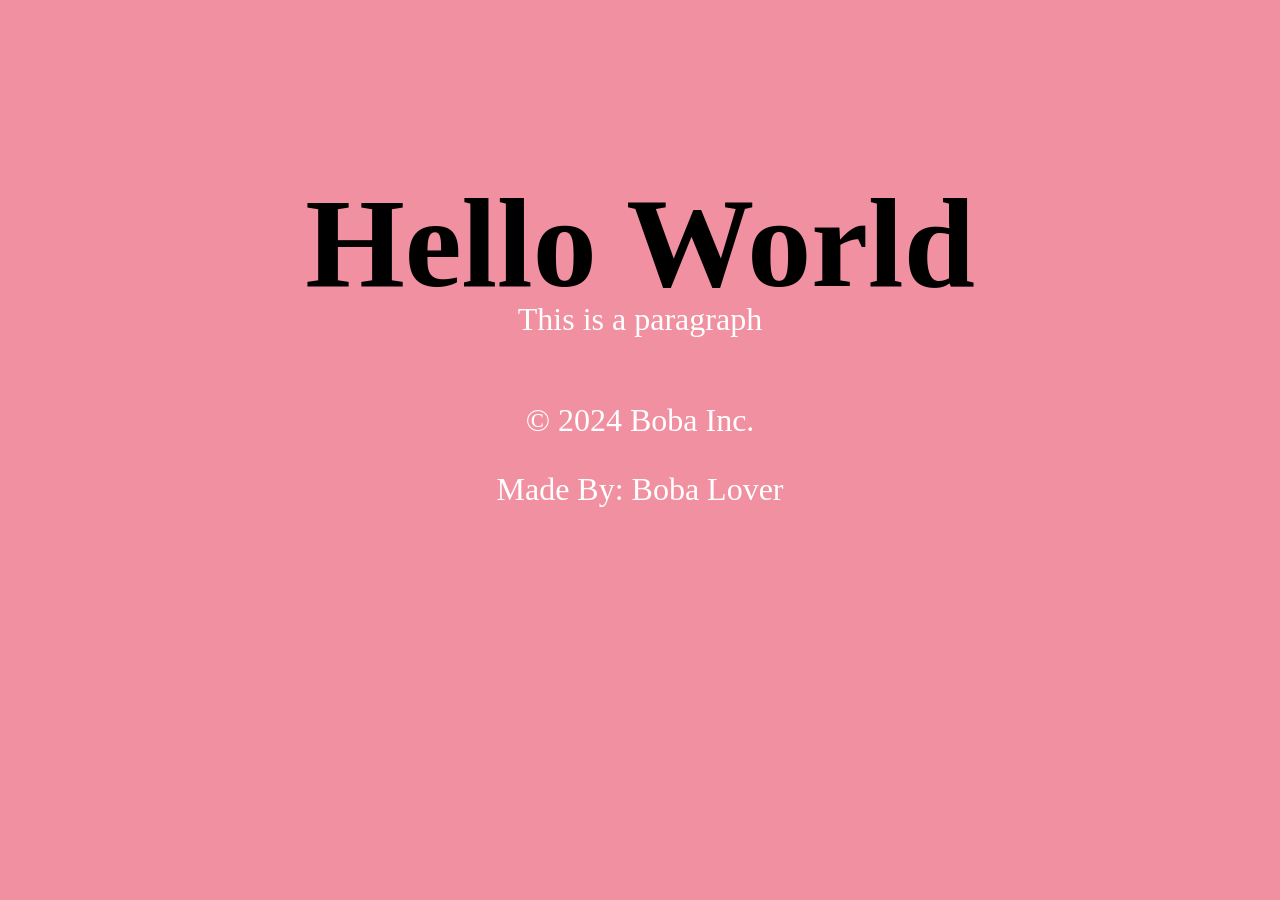
==== index.html @ b5f668b3 "made the website" ====
<!DOCTYPE html>
<html lang="en">
  <head>
    <meta charset="UTF-8" />
    <meta name="viewport" content="width=device-width, initial-scale=1.0" />
    <title>Boba</title>
    <link rel="stylesheet" href="styles.css" />
  </head>
  <body>

    <h4>Hello World</h4>
    <p>This is a paragraph</p>
    <div id="image-container">
      <img src="https://raw.githubusercontent.com/cash30/website/refs/heads/main/verjaardagskaart-australische-herder-featured-removebg-preview.png" alt="">
    </div>
    <footer>
      <p>© 2024 Boba Inc.</p>
      <a href="https://www.bobainc.com/privacy"><p>Made By: Boba Lover</p></a>
    </footer>
</html>
---- styles.css ----
* {
  box-sizing: border-box;
}

body {
  background-color: rgb(240, 144, 160);
}

h4 {
  text-align: center;
  font-size: 8rem;
  margin-bottom: -3rem;
}

p {
  font-size: 2rem;
  text-align: center;
  color: white;
}   

#image-container {
  display: flex;
  justify-content: center;
}


a {
  color: white;
  text-decoration: none;
}

a:hover p {
  color: black;
}
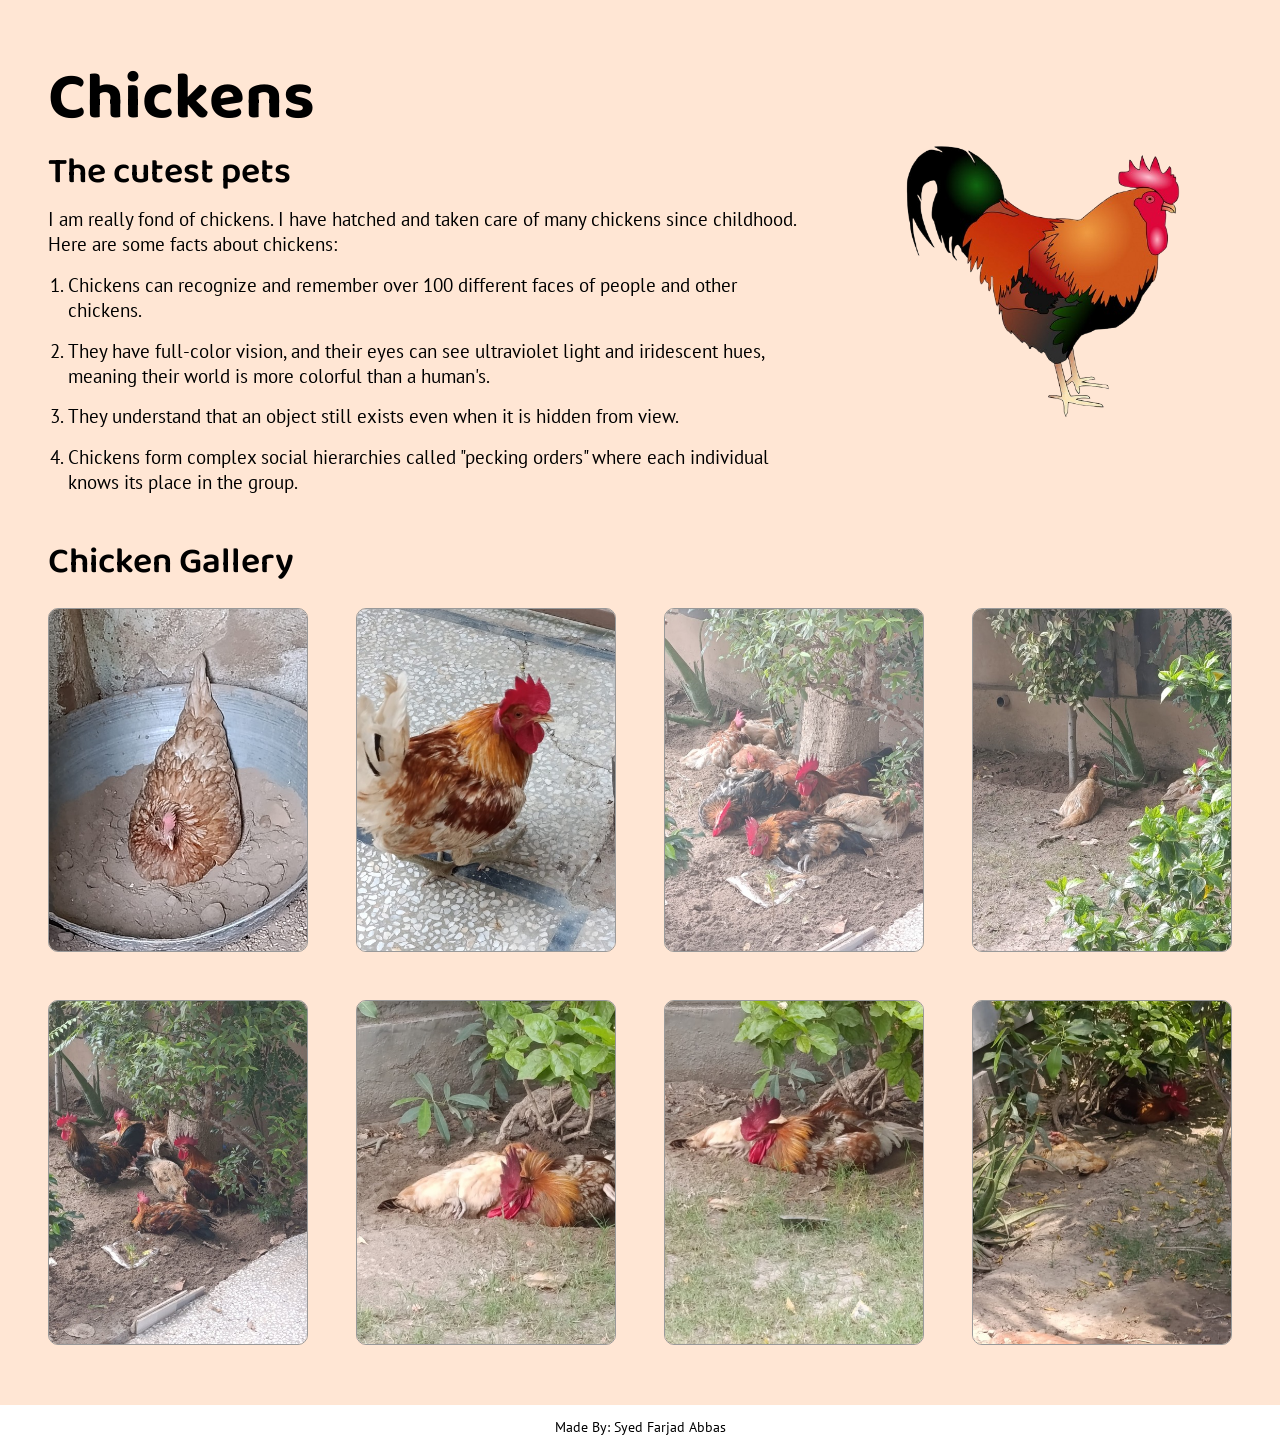
==== commit 5df68ff4: "Made my chicken website!" ====
--- a/index.html
+++ b/index.html
@@ -3,18 +3,45 @@
   <head>
     <meta charset="UTF-8" />
     <meta name="viewport" content="width=device-width, initial-scale=1.0" />
-    <title>Boba</title>
+    <title>Chicken</title>
     <link rel="stylesheet" href="styles.css" />
+    <link rel="icon" href="/img/chicken.png" type="image/x-icon">
   </head>
   <body>
-
-    <h4>Hello World</h4>
-    <p>This is a paragraph</p>
-    <div id="image-container">
-      <img src="https://raw.githubusercontent.com/cash30/website/refs/heads/main/verjaardagskaart-australische-herder-featured-removebg-preview.png" alt="">
+    <main>
+      <section class="hero">
+        <div>
+          <h1>Chickens</h1>
+          <h2> The cutest pets </h2>
+          <p style="margin-bottom: 1.5;">I am really fond of chickens. I have hatched and taken care of many chickens since childhood. </p>
+          <div>Here are some facts about chickens: </div>
+          <ul class="facts">
+            <li>Chickens can recognize and remember over 100 different faces of people and other chickens.</li>
+            <li>They have full-color vision, and their eyes can see ultraviolet light and iridescent hues, meaning their world is more colorful than a human's.</li>
+            <li>They understand that an object still exists even when it is hidden from view.</li>
+            <li>Chickens form complex social hierarchies called "pecking orders" where each individual knows its place in the group.</li>
+          </ul>
+        </div>
+        <div id="image-container">
+          <img src="img/chicken.png" style="width: 100%;" alt="An image of chicken">
+        </div>
+  </section>
+  <section class="gallery">
+    <h2>Chicken Gallery</h2>
+    <div class="gallery-grid">
+      <img src="img/chicken1.jpg" alt="An image of chicken">
+      <img src="img/chicken2.jpg" alt="An image of chicken">
+      <img src="img/chicken3.jpg" alt="An image of chicken">
+      <img src="img/chicken4.jpg" alt="An image of chicken">
+      <img src="img/chicken5.jpg" alt="An image of chicken">
+      <img src="img/chicken6.jpg" alt="An image of chicken">
+      <img src="img/chicken7.jpg" alt="An image of chicken">
+      <img src="img/chicken8.jpg" alt="An image of chicken">
     </div>
+    
+  </section>
+  </main>
     <footer>
-      <p>© 2024 Boba Inc.</p>
-      <a href="https://www.bobainc.com/privacy"><p>Made By: Boba Lover</p></a>
+      <a target="_blank" href="https://github.com/fajj-developer14">Made By: Syed Farjad Abbas</a>
     </footer>
 </html>
--- a/styles.css
+++ b/styles.css
@@ -1,34 +1,123 @@
+@import url("https://fonts.googleapis.com/css2?family=Baloo+2:wght@400..800&family=PT+Sans:ital,wght@0,400;0,700;1,400;1,700&display=swap");
 * {
+  margin: 0;
+  padding: 0;
   box-sizing: border-box;
 }
 
-body {
-  background-color: rgb(240, 144, 160);
+html {
+  font-size: 62.5%;
 }
 
-h4 {
-  text-align: center;
-  font-size: 8rem;
-  margin-bottom: -3rem;
+body {
+  font-size: 1.6rem;
+  background-color: #ffe6d4;
+  font-family: "PT Sans", Arial, Helvetica, sans-serif;
 }
 
-p {
-  font-size: 2rem;
-  text-align: center;
-  color: white;
-}   
+main {
+  padding: 5rem 4rem;
+}
+
+ul {
+  list-style: decimal;
+  margin-left: 20px;
+}
+
+ul li {
+  margin: 1.3rem 0;
+}
+
+h1,
+h2,
+h3,
+h4,
+h5,
+h6 {
+  font-family: "Baloo 2", Arial, Helvetica, sans-serif;
+  margin-bottom: 1rem;
+  line-height: 1.2;
+}
+
+h1 {
+  font-size: 5.5rem;
+}
+
+h2 {
+  font-size: 3rem;
+  font-weight: 600;
+}
+
+.hero {
+  display: grid;
+  justify-content: center;
+  justify-items: center;
+}
 
 #image-container {
+  margin: 4rem 0;
+  width: 80vw;
+  max-width: 300px;
+}
+
+#image-container img:hover {
+  transform: scale(1.05) rotate(4deg);
+  transition: transform 0.3s ease-in-out;
+}
+
+.gallery {
+  margin-top: 2.6rem;
+}
+
+.gallery-grid {
+  margin-top: 2rem;
+  display: grid;
+  grid-template-columns: repeat(auto-fit, minmax(130px, 1fr));
+  gap: 4rem;
+  justify-items: center;
+}
+
+.gallery-grid img {
+  width: 100%;
+  border-radius: 10px;
+  border: 0.5px solid #999;
+  transition: transform 0.2s ease-in-out;
+}
+
+.gallery-grid img:hover {
+  transform: scale(1.05);
+}
+
+footer {
+  background-color: #fff;
+  padding: 1rem 4rem;
   display: flex;
   justify-content: center;
+  font-size: 1.2rem;
 }
 
-
 a {
-  color: white;
   text-decoration: none;
+  color: #000;
 }
 
-a:hover p {
-  color: black;
+@media (min-width: 768px) {
+  html {
+    font-size: 75%;
+  }
+  .hero {
+    grid-template-columns: 2fr 1fr;
+    align-items: center;
+    gap: 4rem;
+  }
+
+  .gallery-grid {
+    grid-template-columns: repeat(auto-fit, minmax(180px, 1fr));
+  }
 }
+
+@media (min-width: 1000px) {
+  .gallery-grid {
+    grid-template-columns: repeat(auto-fit, minmax(220px, 1fr));
+  }
+}
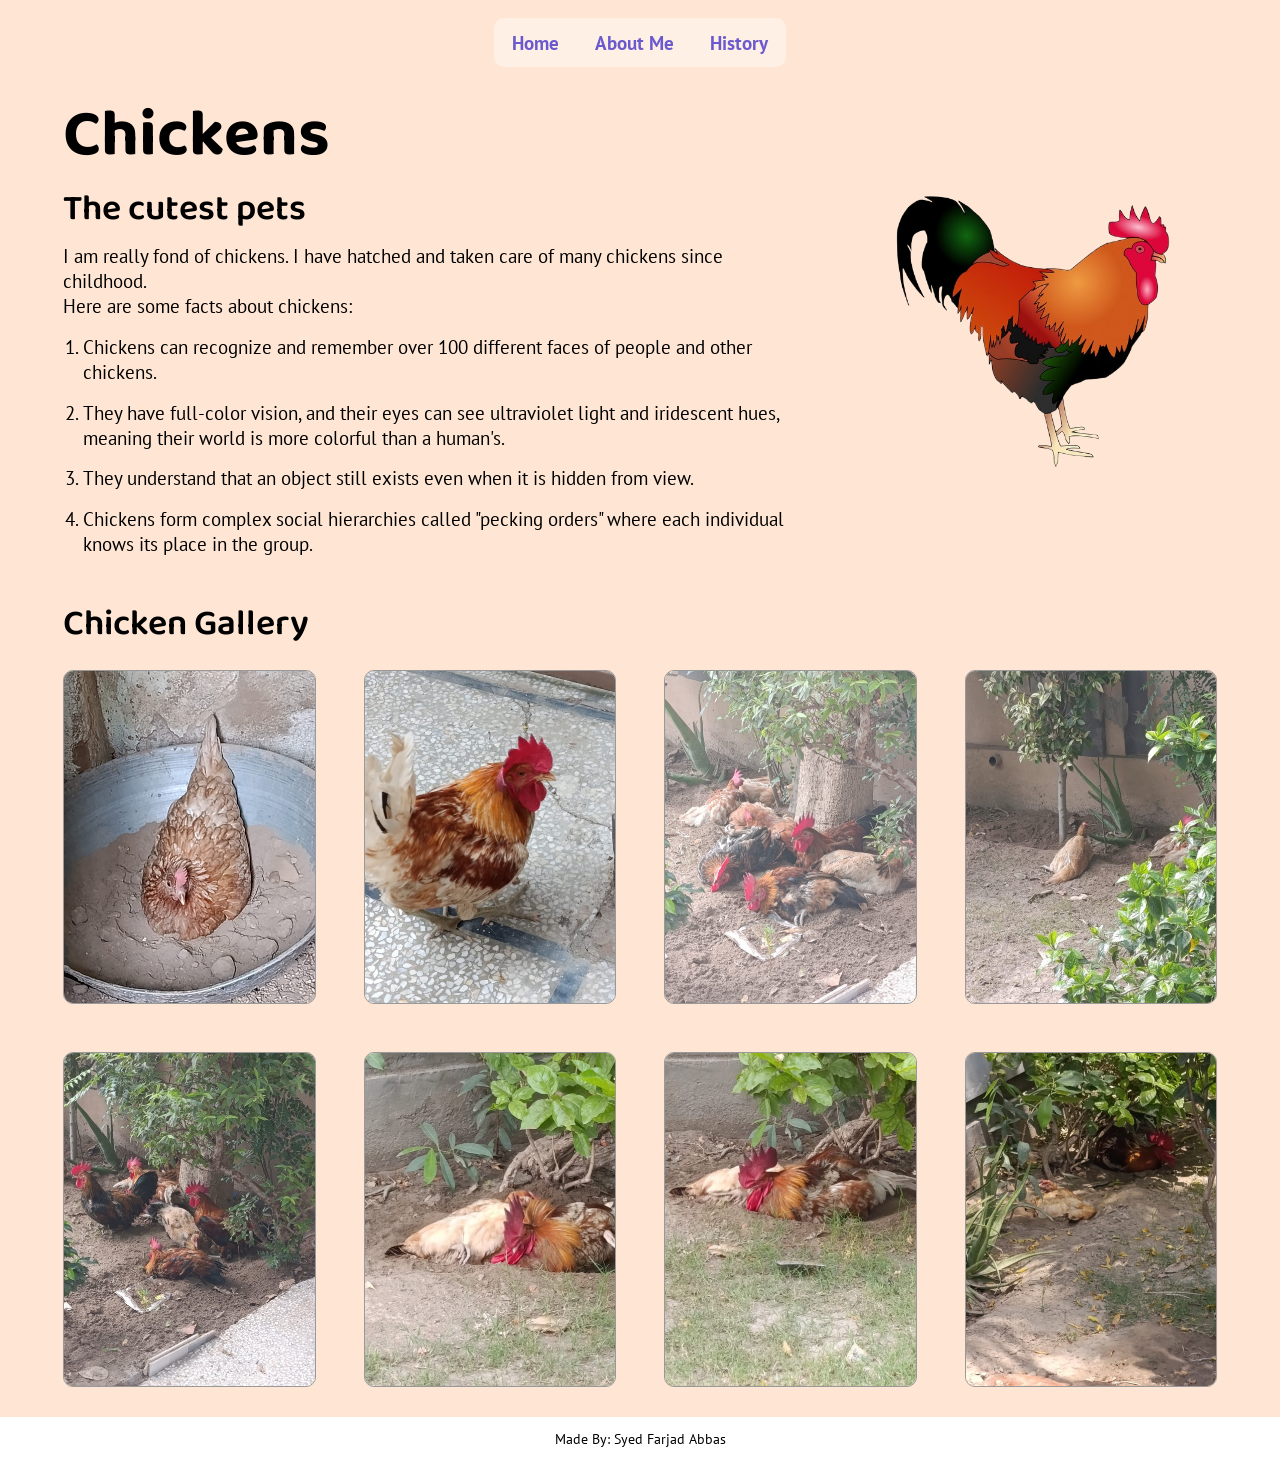
==== commit f9c17da9: "added a few more pages" ====
--- a/index.html
+++ b/index.html
@@ -8,6 +8,14 @@
     <link rel="icon" href="/img/chicken.png" type="image/x-icon">
   </head>
   <body>
+    <nav>
+      <ul class="nav-links">
+        <div class="nav-bg"></div>
+        <li><a href="/index.html">Home</a></li>
+        <li><a href="/about.html">About Me</a></li>
+        <li><a href="/history.html">History</a></li>
+      </ul>
+    </nav>
     <main>
       <section class="hero">
         <div>
--- a/styles.css
+++ b/styles.css
@@ -16,15 +16,17 @@
 }
 
 main {
-  padding: 5rem 4rem;
+  padding: 2.5rem 4rem;
+  max-width: 1250px;
+  margin: 0 auto;
 }
 
-ul {
+main ul {
   list-style: decimal;
   margin-left: 20px;
 }
 
-ul li {
+main ul li {
   margin: 1.3rem 0;
 }
 
@@ -121,3 +123,43 @@
     grid-template-columns: repeat(auto-fit, minmax(220px, 1fr));
   }
 }
+
+nav {
+  display: flex;
+  justify-content: center;
+  margin-top: 1.5rem;
+}
+
+
+.nav-links {
+  display: inline-flex;
+  position: relative;
+  justify-content: center;
+  list-style: none;
+  background-color: rgba(255, 255, 255, 0.4 );
+  backdrop-filter: blur(10px);
+  border-radius: 10px;
+  transition: transform 0.3s ease-in-out;
+}
+
+.nav-links a {
+  margin: 1rem 1.5rem;
+  display: inline-block;
+  color: slateblue;
+  font-weight: bold;
+}
+
+.nav-links a:hover {
+    transform: scale(1.05);
+}
+
+.history-content {
+  max-width: 90ch;
+  margin: 0 auto;
+  line-height: 1.6;
+  padding: 2rem;
+}
+
+.history-content p {
+    margin-bottom: 1.5rem;
+}
